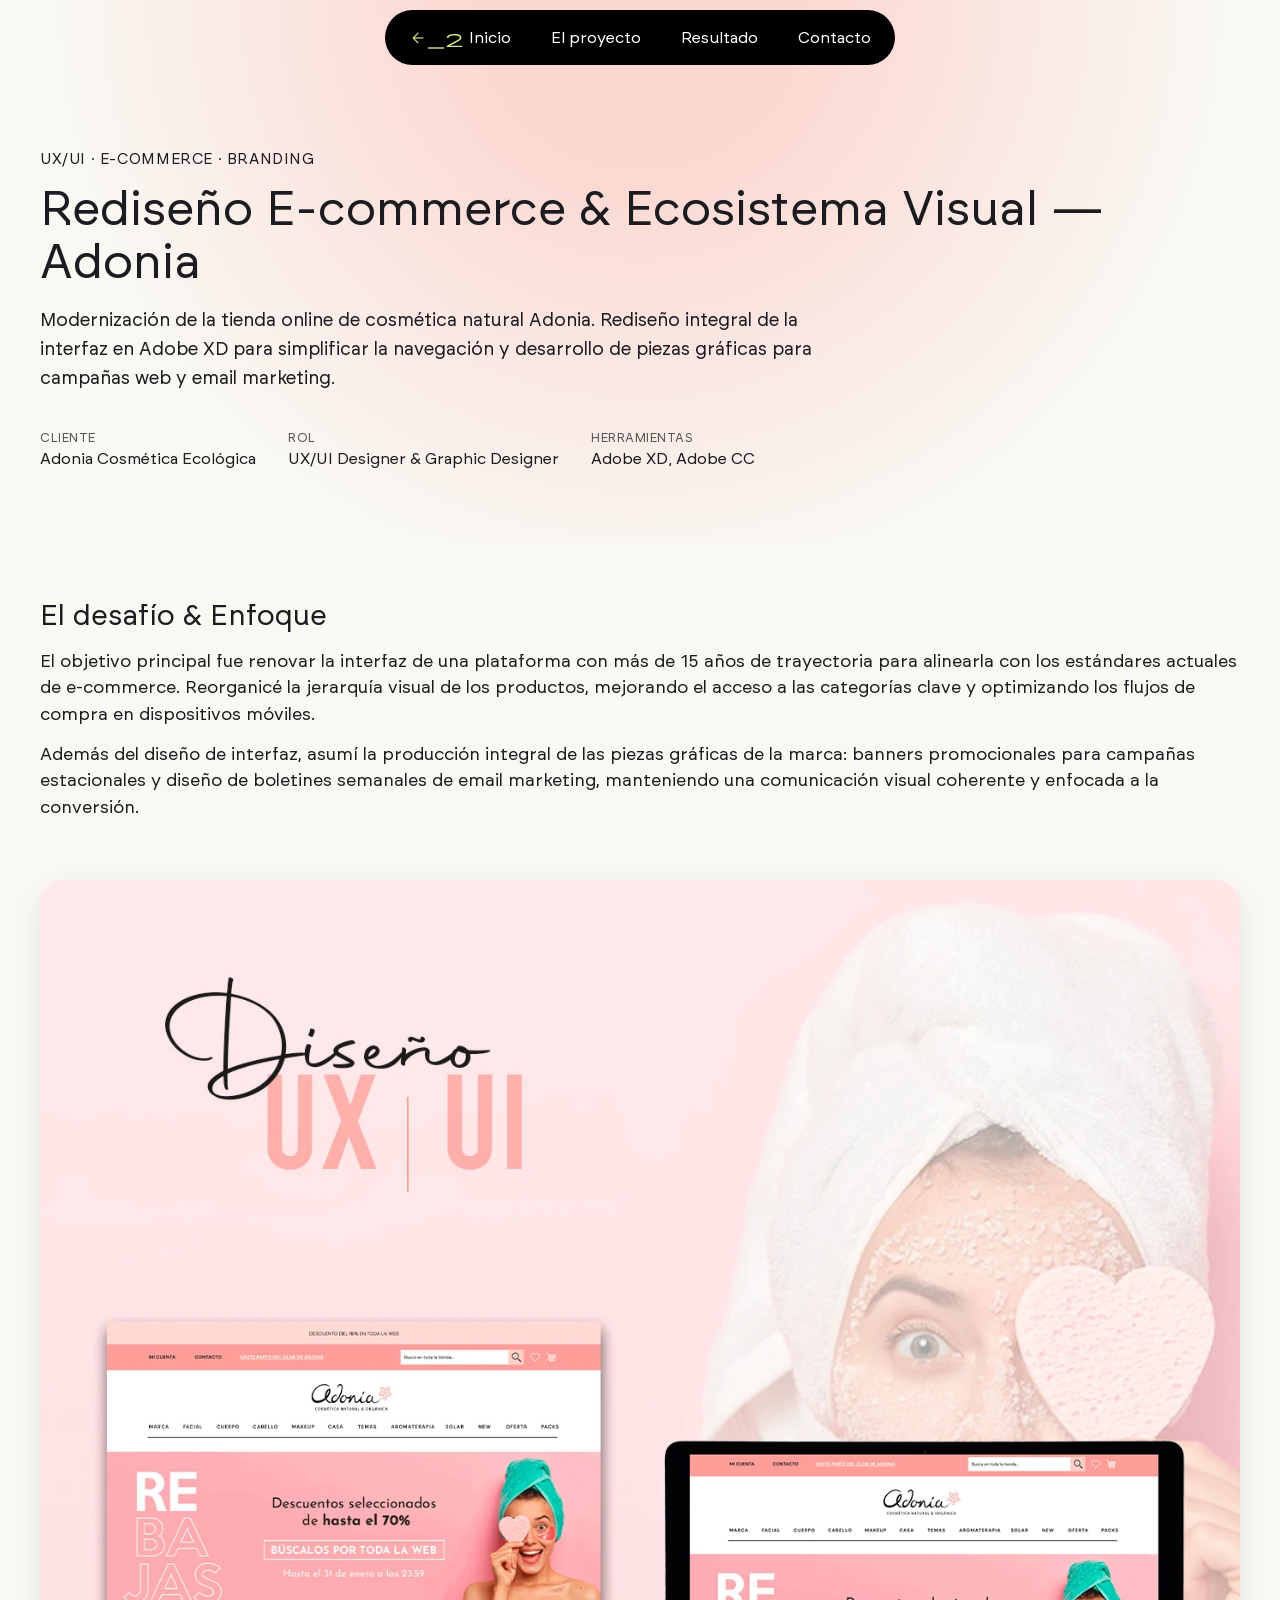
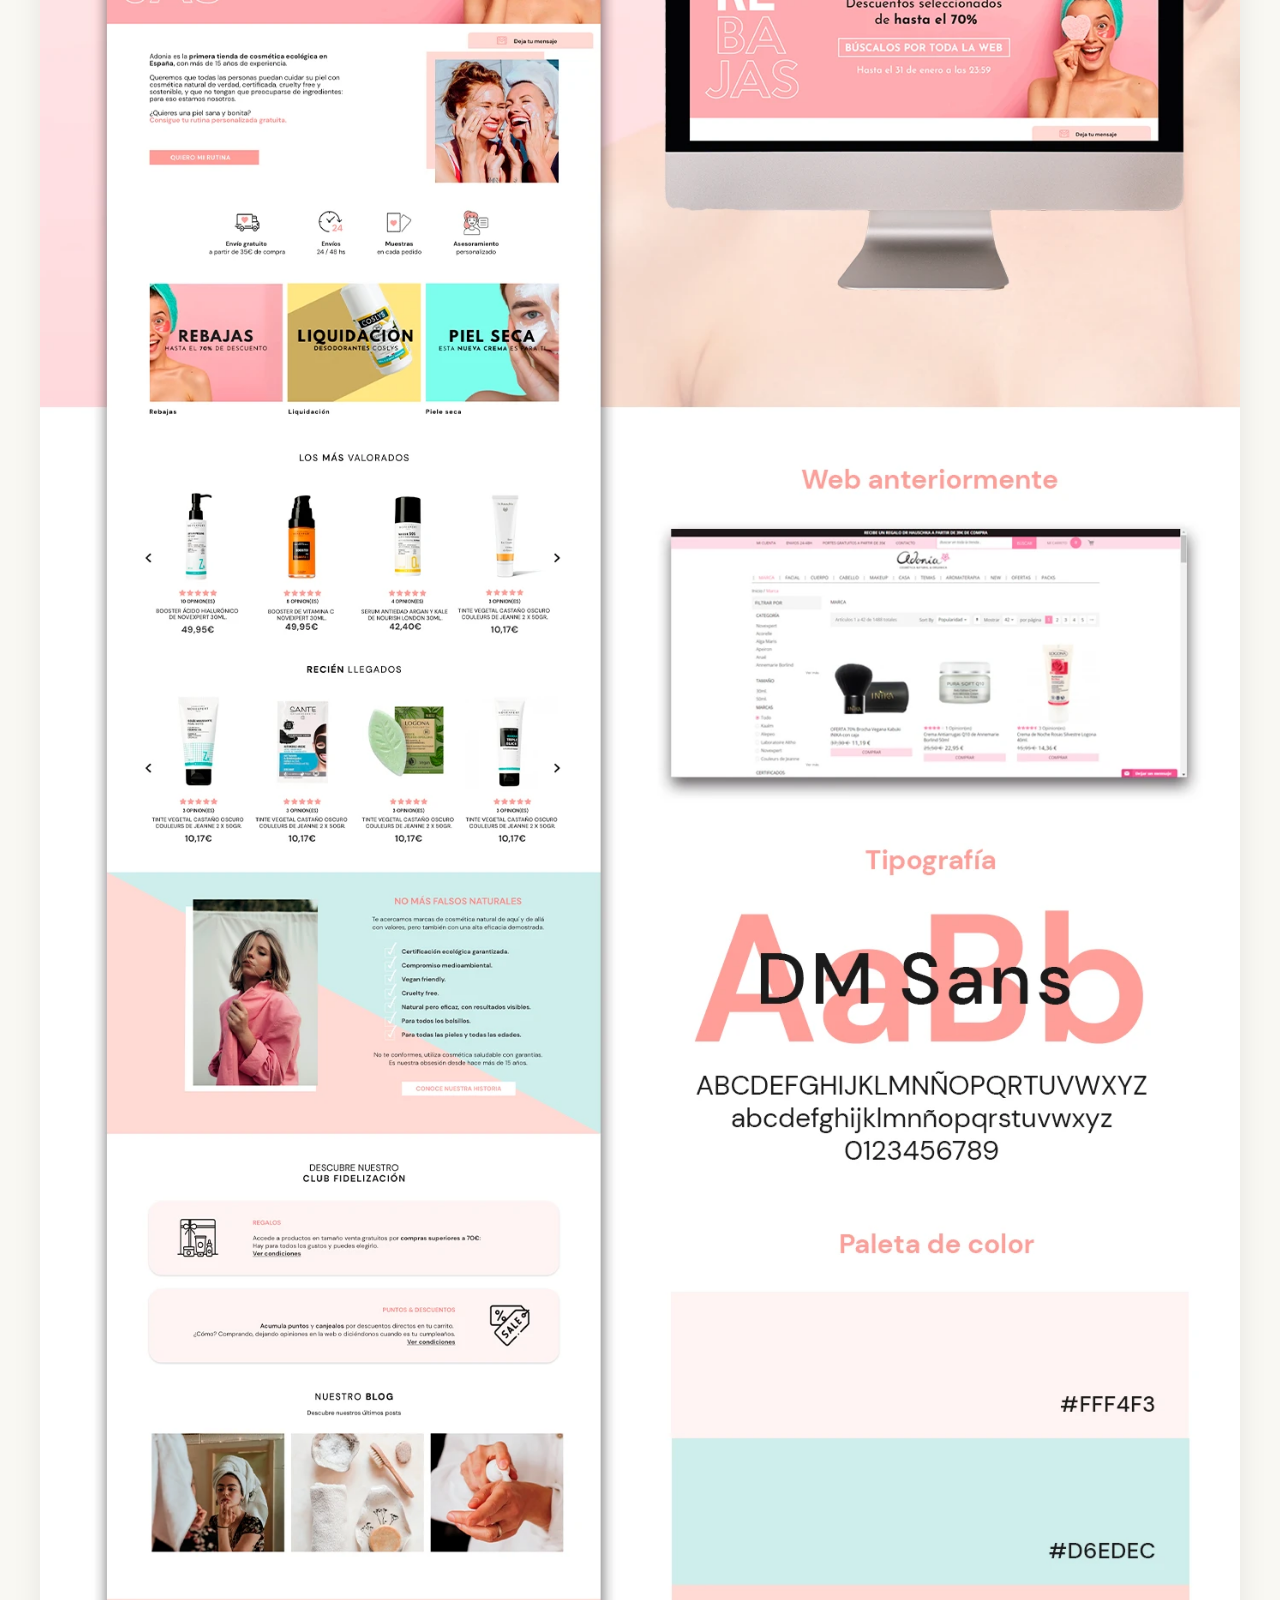
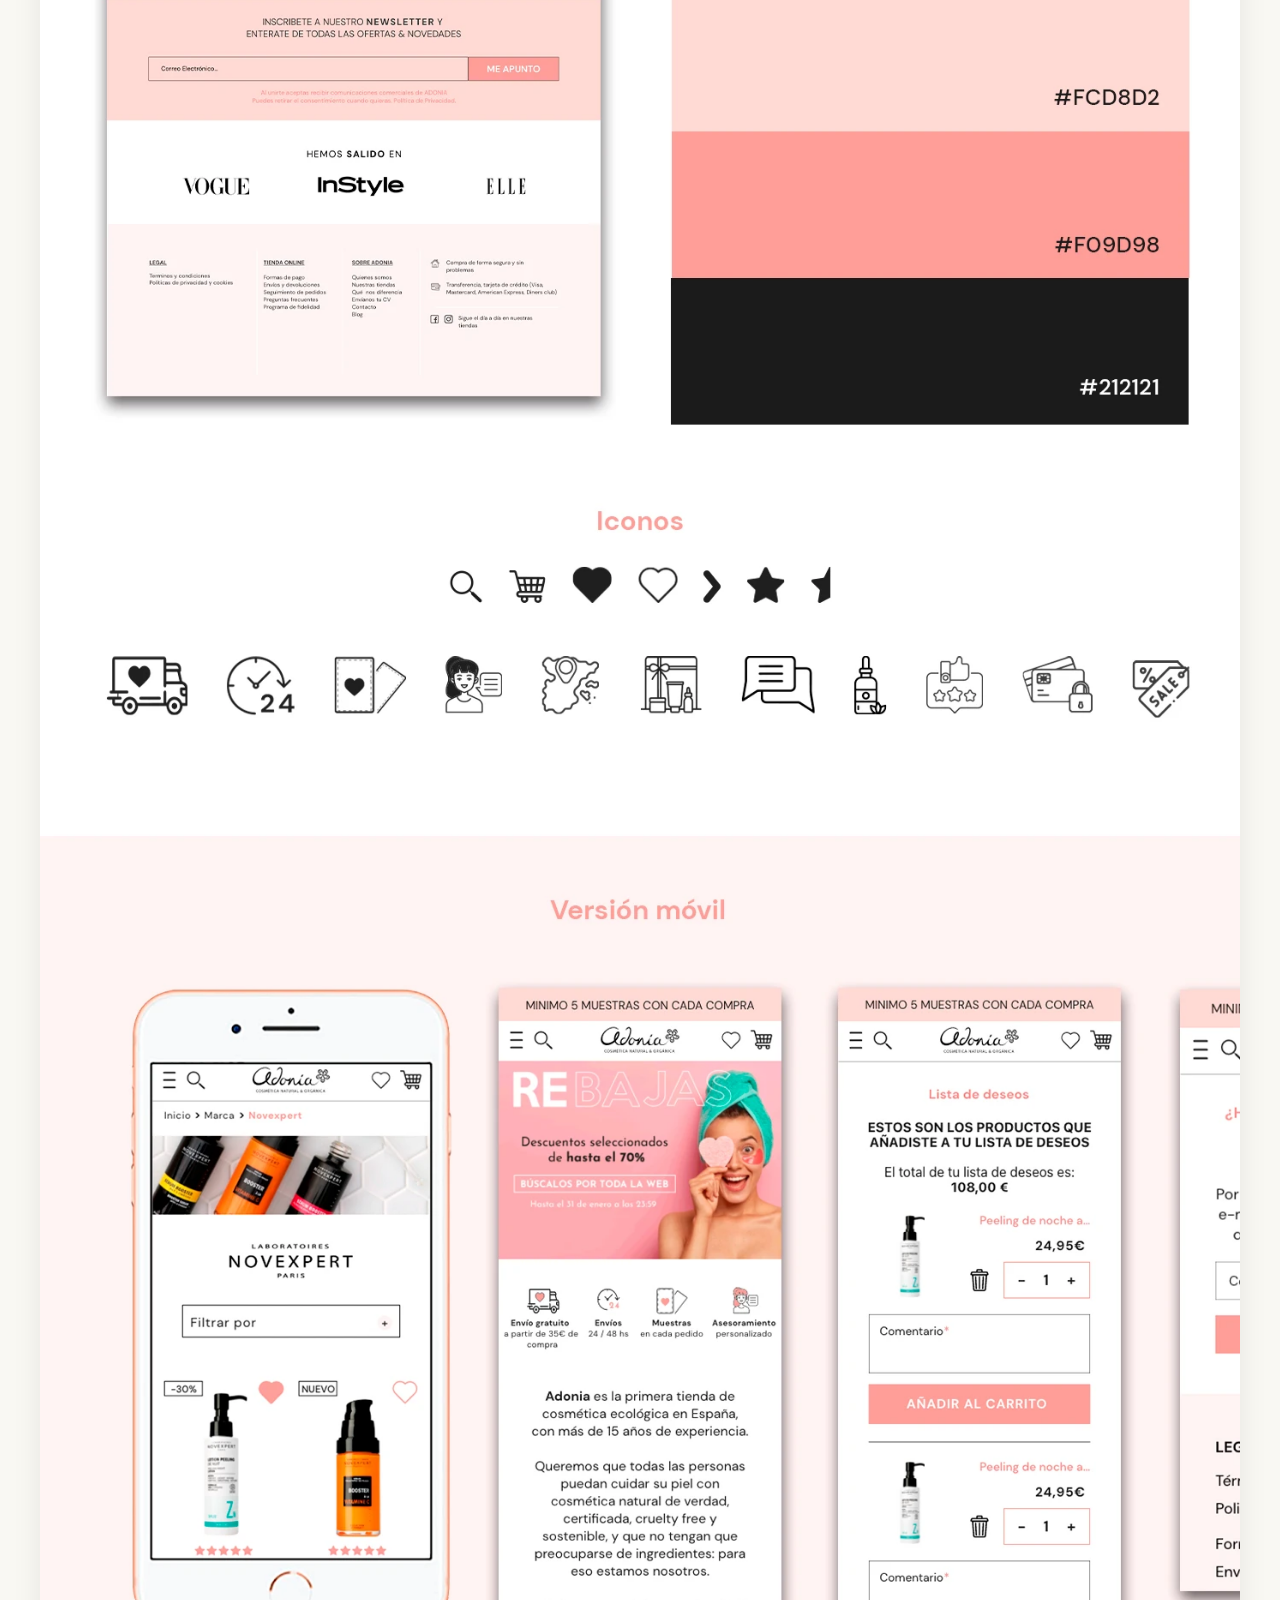
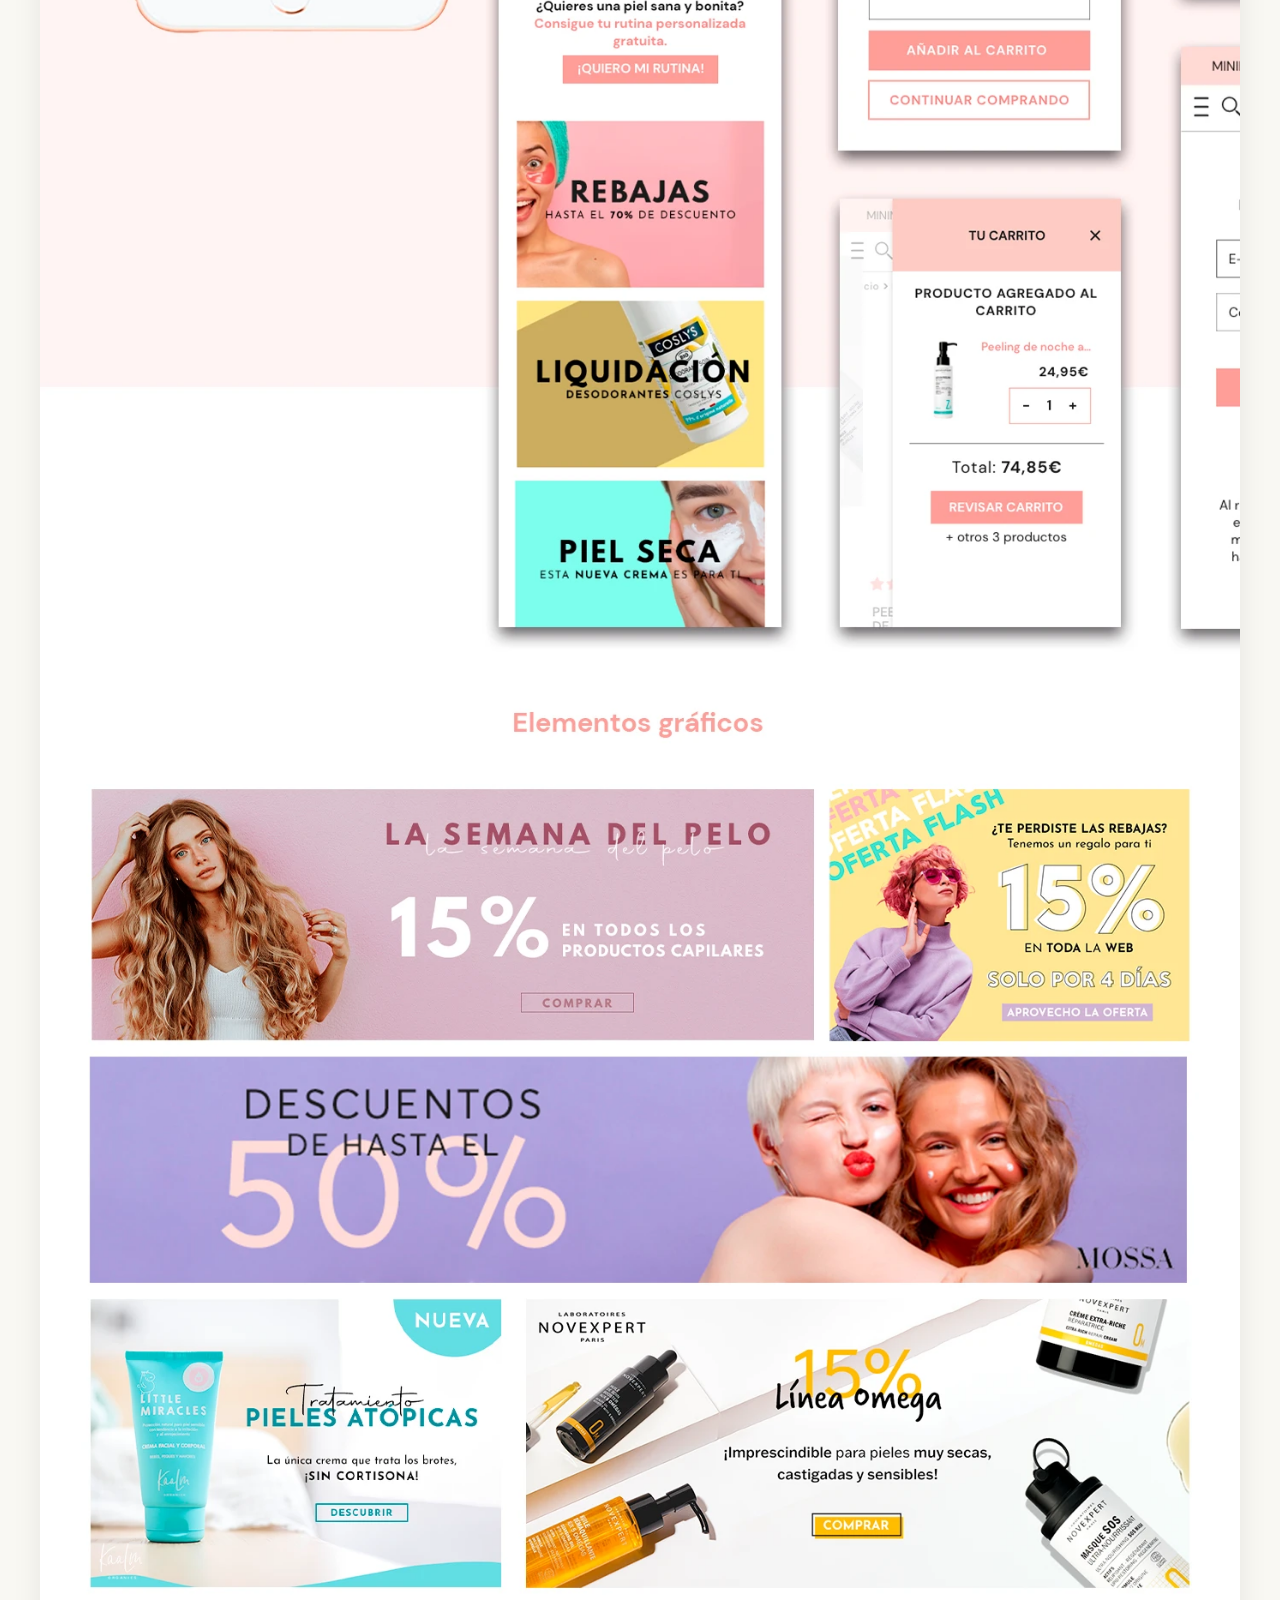
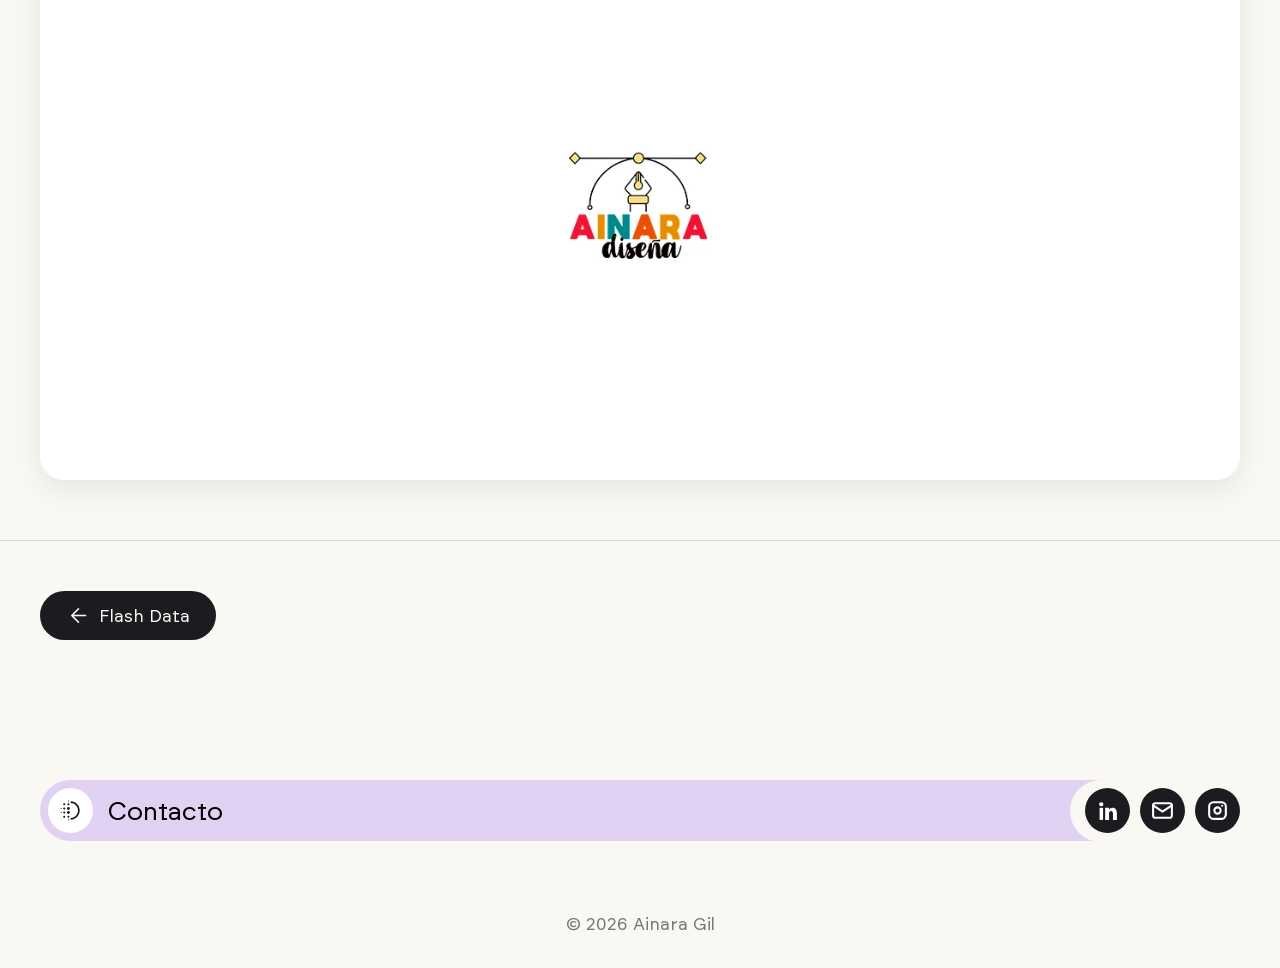
==== adonia.html @ 6fe6fa47 "added new design and portofolio images" ====
<!doctype html>
<html lang="es">
  <head>
    <meta charset="UTF-8" />
    <meta name="viewport" content="width=device-width, initial-scale=1.0" />
    <meta http-equiv="X-UA-Compatible" content="ie=edge" />

    <!-- Fonts -->
    <link rel="preconnect" href="https://fonts.googleapis.com" />
    <link rel="preconnect" href="https://fonts.gstatic.com" crossorigin />
    <link
      href="https://fonts.googleapis.com/css2?family=Manrope:wght@200..800&family=Playfair+Display:ital,wght@1,400..900&display=swap"
      rel="stylesheet"
    />

    <!-- Google Material Icons -->
    <link
      rel="stylesheet"
      href="https://fonts.googleapis.com/css2?family=Material+Symbols+Rounded:opsz,wght,FILL,GRAD@20..48,100..700,0..1,-50..200"
    />

    <!-- Css -->
    <link rel="stylesheet" href="./assets/css/styles.css" />

    <!-- Favicon -->
    <link rel="icon" href="./assets/img/favicon.svg" type="image/png" />

    <title>Adonia — Rediseño E-commerce & Ecosistema Visual | Ainara Gil</title>
  </head>

  <body class="adonia">
    <!-- MENÚ DE NAVEGACIÓN ESTANDARIZADO -->
    <header class="header">
      <nav class="header__nav" aria-label="Navegación del proyecto">
        <ul class="header__list">
          <li class="header__item">
            <a class="header__link header__link--back" href="index.html#proyectos">
              <span class="material-symbols-rounded">arrow_back_2</span>
              Inicio
            </a>
          </li>
          <li class="header__item"><a class="header__link" href="#proyecto">El proyecto</a></li>
          <li class="header__item"><a class="header__link" href="#resultado">Resultado</a></li>
          <li class="header__item"><a class="header__link" href="#contacto">Contacto</a></li>
        </ul>
      </nav>
    </header>

    <main>
      <!-- HERO DEL PROYECTO -->
      <section class="project-hero">
        <div class="project-hero__container">
          <span class="project-hero__eyebrow">UX/UI · E-commerce · Branding</span>
          <h1 class="project-hero__title">Rediseño E-commerce &amp; Ecosistema Visual — Adonia</h1>
          <p class="project-hero__summary">
            Modernización de la tienda online de cosmética natural Adonia. Rediseño integral de la interfaz en Adobe XD para simplificar la navegación y desarrollo de piezas gráficas para campañas web y email marketing.
          </p>

          <dl class="project-meta">
            <div class="project-meta__item">
              <dt>Cliente</dt>
              <dd>Adonia Cosmética Ecológica</dd>
            </div>
            <div class="project-meta__item">
              <dt>Rol</dt>
              <dd>UX/UI Designer &amp; Graphic Designer</dd>
            </div>
            <div class="project-meta__item">
              <dt>Herramientas</dt>
              <dd>Adobe XD, Adobe CC</dd>
            </div>
          </dl>
        </div>
      </section>

      <!-- SECCIÓN: EL PROYECTO -->
      <div id="proyecto" class="project-block project-block--text">
        <h2>El desafío &amp; Enfoque</h2>
        <p>
          El objetivo principal fue renovar la interfaz de una plataforma con más de 15 años de trayectoria para alinearla con los estándares actuales de e-commerce. Reorganicé la jerarquía visual de los productos, mejorando el acceso a las categorías clave y optimizando los flujos de compra en dispositivos móviles.
        </p>
        <p>
          Además del diseño de interfaz, asumí la producción integral de las piezas gráficas de la marca: banners promocionales para campañas estacionales y diseño de boletines semanales de email marketing, manteniendo una comunicación visual coherente y enfocada a la conversión.
        </p>
      </div>

      <!-- SECCIÓN: RESULTADO (Imagen completa) -->
      <div id="resultado" class="project-block project-block--container project-block--web-preview">
        <img
          src="./assets/img/shots/adonia/adonia-web.webp"
          alt="Caso de estudio de Adonia: Comparativa del rediseño desktop, flujo mobile-first, sistema visual, banners promocionales y piezas de email marketing"
        />
      </div>

      <!-- NAVEGACIÓN ENTRE PROYECTOS (Solo anterior) -->
      <nav class="project-nav" aria-label="Navegación entre proyectos">
        <a class="project-nav__link" href="flashdata.html">
          <span class="material-symbols-rounded">arrow_back</span> Flash Data
        </a>
        <div></div>
      </nav>

      <!-- SECCIÓN: CONTACTO -->
      <section id="contacto" class="section section--contact">
        <div class="container contact__container">
          <div class="subtitle__container">
            <span class="section__icon-wrapper">
              <img src="./assets/img/svg/contacto.svg" alt="Icono de contacto" class="section__icon" />
            </span>
            <h2 class="section__title">Contacto</h2>
            <span class="circle"></span>
          </div>

          <div class="section__container section__container--contact">
            <a
              class="section__link btn"
              href="https://www.linkedin.com/in/ainaragil/"
              target="_blank"
              rel="noopener noreferrer"
              title="Ir a LinkedIn"
              aria-label="Perfil de LinkedIn de Ainara Gil"
            >
              <svg width="100%" height="100%" viewBox="0 0 24 24" fill="none" xmlns="http://www.w3.org/2000/svg">
                <path d="M7.75215 9.45215H4.43848V21H7.75215V9.45215Z" fill="currentColor"></path>
                <path d="M6.02539 4C4.80352 4 4 4.86049 4 6.00298C4 7.12378 4.77695 8.00595 5.97891 8.00595H6.00547C7.25391 8.00595 8.03086 7.11655 8.02422 6.00298C7.99766 4.86049 7.24727 4 6.02539 4Z" fill="currentColor"></path>
                <path d="M16.8029 9.34375C14.9037 9.34375 13.715 10.4718 13.4959 11.2672V9.45221H9.77051C9.81699 10.4139 9.77051 21.0001 9.77051 21.0001H13.4959V14.7597C13.4959 14.4054 13.4826 14.0583 13.5756 13.8125C13.8279 13.1183 14.3791 12.3952 15.3686 12.3952C16.6635 12.3952 17.2479 13.4654 17.2479 15.0273V21.0001H21.0064V14.579C21.0064 11.0069 19.1604 9.34375 16.8029 9.34375Z" fill="currentColor"></path>
              </svg>
            </a>

            <a
              class="section__link btn"
              href="mailto:ainaragilcm@gmail.com"
              title="Enviar un email"
              aria-label="Enviar correo electrónico a Ainara Gil"
            >
              <svg width="100%" height="100%" viewBox="0 0 24 24" fill="none" xmlns="http://www.w3.org/2000/svg">
                <path d="M3 7C3 6.46957 3.21071 5.96086 3.58579 5.58579C3.96086 5.21071 4.46957 5 5 5H19C19.5304 5 20.0391 5.21071 20.4142 5.58579C20.7893 5.96086 21 6.46957 21 7V17C21 17.5304 20.7893 18.0391 20.4142 18.4142C20.0391 18.7893 19.5304 19 19 19H5C4.46957 19 3.96086 18.7893 3.58579 18.4142C3.21071 18.0391 3 17.5304 3 17V7Z" stroke="currentColor" stroke-width="2" stroke-linecap="round" stroke-linejoin="round"></path>
                <path d="M3 7L12 13L21 7" stroke="currentColor" stroke-width="2" stroke-linecap="round" stroke-linejoin="round"></path>
              </svg>
            </a>

            <a
              class="section__link btn"
              href="https://www.instagram.com/ainara.design/?hl=es"
              target="_blank"
              rel="noopener noreferrer"
              title="Ir a Instagram"
              aria-label="Perfil de Instagram de Ainara Gil"
            >
              <svg width="100%" height="100%" viewBox="0 0 24 24" fill="none" xmlns="http://www.w3.org/2000/svg">
                <path d="M4 8C4 6.93913 4.42143 5.92172 5.17157 5.17157C5.92172 4.42143 6.93913 4 8 4H16C17.0609 4 18.0783 4.42143 18.8284 5.17157C19.5786 5.92172 20 6.93913 20 8V16C20 17.0609 19.5786 17.0609 18.8284 18.8284C18.0783 19.5786 17.0609 20 16 20H8C6.93913 20 5.92172 19.5786 5.17157 18.8284C4.42143 18.0783 4 17.0609 4 16V8Z" stroke="currentColor" stroke-width="2" stroke-linecap="round" stroke-linejoin="round"></path>
                <path d="M9 12C9 12.7956 9.31607 13.5587 9.87868 14.1213C10.4413 14.6839 11.2044 15 12 15C12.7956 15 13.5587 14.6839 14.1213 14.1213C14.6839 13.5587 15 12.7956 15 12C15 11.2044 14.6839 10.4413 14.1213 9.87868C13.5587 9.31607 12.7956 9 12 9C11.2044 9 10.4413 9.31607 9.87868 9.87868C9.31607 10.4413 9 11.2044 9 12Z" stroke="currentColor" stroke-width="2" stroke-linecap="round" stroke-linejoin="round"></path>
                <path d="M16.5 7.5V7.51" stroke="currentColor" stroke-width="2" stroke-linecap="round" stroke-linejoin="round"></path>
              </svg>
            </a>
          </div>
        </div>
      </section>
    </main>

    <footer class="footer">
      <p>© 2026 Ainara Gil</p>
    </footer>
  </body>
</html>
---- assets/css/styles.css ----
/* RESET */
* {
  box-sizing: border-box;
  margin: 0;
  padding: 0;
  font-weight: 400;
}

html {
  scroll-behavior: smooth;
}

/* MATERIAL SYMBOLS ROUNDED */
.material-symbols-rounded {
  font-family: 'Material Symbols Rounded';
  font-weight: normal;
  font-style: normal;
  font-size: 24px;
  line-height: 1;
  letter-spacing: normal;
  text-transform: none;
  display: inline-block;
  white-space: nowrap;
  word-wrap: normal;
  direction: ltr;
  -webkit-font-smoothing: antialiased;
  font-variation-settings:
    'FILL' 0,
    'wght' 300,
    'GRAD' 0,
    'opsz' 24;
}

main .material-symbols-rounded {
  font-size: 25px;
  display: flex;
  align-items: center;
  justify-content: center;
}

/* TIPOGRAFÍAS */
@font-face {
  font-family: "Brockmann";
  src: url("../fonts/BrockmannRegular.woff") format("woff");
}

@font-face {
  font-family: "Playfair Display";
  src: url("../fonts/PlayfairDisplay-Italic.woff") format("woff");
  font-style: italic;
}

/* PALETA DE COLOR */
:root {
  --beige-10: #f9f8f3;
  --pink-10: #e1d2f3;
  --green-20: #d9e989;
  --orange-80: #fb9c1c;
  --black-90: #1c1b1f;
  --black-100: #000000;
}

/* DECLARACIONES GLOBALES */
body {
  background-color: var(--beige-10);
  font-family: "Brockmann", "Manrope", sans-serif;
  color: var(--black-90);
}

p {
  font-size: 1.1rem;
  line-height: 1.5;
}

img {
  display: block;
  max-width: 100%;
}

a {
  color: inherit;
}

.font-playfair {
  font-family: "Playfair Display", serif;
}

.font-brockmann {
  font-family: "Brockmann", sans-serif;
}

.font-manrope {
  font-family: "Manrope", sans-serif;
}

.beige-10 { color: var(--beige-10); }
.pink-10 { color: var(--pink-10); }
.green-20 { color: var(--green-20); }
.orange-80 { color: var(--orange-80); }
.black-90 { color: var(--black-90); }
.black-100 { color: var(--black-100); }

.container {
  max-width: 1400px;
  margin: 0 auto;
}

/* HEADER */
.header {
  position: fixed;
  width: 100%;
  z-index: 10;
  padding: 10px 24px 0;
}

.header .header__list {
  width: fit-content;
  text-align: center;
  margin: 0 auto;
  padding: 18px 24px;
  border-radius: 100px;
  list-style: none;
  background-color: var(--black-100);
  display: flex;
  align-items: center;
  justify-content: center;
  gap: 40px;
}

.header .header__item {
  display: flex;
}

.header__link {
  font-family: "Brockmann", "Manrope", sans-serif;
  color: white;
  text-decoration: none;
  text-wrap: nowrap;
  font-size: 1rem;
  transition: color 0.2s ease;
  display: inline-flex;
  align-items: center;
  gap: 6px;
}

.header__link:hover,
.header__link:focus-visible {
  color: var(--green-20);
}

.header__link--back .material-symbols-rounded {
  font-size: 18px;
  transition: transform 0.2s ease;
  color: var(--green-20);
}

.header__link--back:hover .material-symbols-rounded {
  transform: translateX(-4px);
}

/* HERO */
.section--hero {
  position: relative;
  overflow: hidden;
  width: 100%;
  background: radial-gradient(circle at 50% 0%, var(--orange-80) 0%, rgba(251, 156, 28, 0.45) 40%, transparent 75%);
}

.section--hero .hero__container {
  background: transparent;
  display: flex;
  flex-direction: column;
  justify-content: center;
  position: relative;
  padding-top: 100px;
  padding-bottom: 0;
  text-align: initial;
}

.section--hero .hero__title {
  font-size: 4rem;
  display: flex;
  justify-content: center;
  width: 100%;
  position: absolute;
  top: 40px;
  z-index: 0;
  max-width: none;
  margin: 0;
  pointer-events: none;
}

.section--hero .hero__title span {
  position: absolute;
  white-space: nowrap;
}

.section--hero .hero__photo {
  filter: grayscale(100%);
  width: 100%;
  max-width: 400px;
  margin: 0 auto;
  z-index: 1;
  display: block;
}

.section--hero .hero__title .text-senior {
  right: calc(50% + 124px);
  top: 185px;
}

.section--hero .hero__title .text-uxui {
  right: calc(50% + 105px);
  top: 250px;
  font-family: "Brockmann", sans-serif;
}

.section--hero .hero__title .overly-1 {
  background: radial-gradient(ellipse at center, var(--green-20) 0%, transparent 75%);
  right: calc(50% + 10px);
  top: 250px;
  width: 400px;
  height: 70px;
  z-index: -1;
}

.section--hero .hero__title .text-web {
  left: calc(50% + 109px);
  top: 158px;
}

.section--hero .hero__title .text-designer {
  top: 220px;
  left: calc(50% + 111px);
  font-family: "Brockmann", sans-serif;
}

.section--hero .hero__title .overly-2 {
  background: radial-gradient(ellipse at center, var(--green-20) 0%, transparent 75%);
  top: 232px;
  left: calc(50% + 30px);
  width: 450px;
  height: 70px;
  z-index: -1;
}

/* SOBRE MÍ */
.section--introduction {
  background-color: var(--black-90);
}

.introduction__container {
  padding: 80px 40px;
  display: flex;
  flex-direction: row;
  align-items: flex-start;
  gap: 50px;
}

.introduction__title {
  display: flex;
  flex-direction: column;
  line-height: 0.9;
  margin: 0;
  flex-shrink: 0;
  white-space: nowrap;
  font-size: 3.4rem;
}

/* Contenedor flexible para ordenar icono y nombre */
.introduction__flex-group {
  display: inline-flex;
  align-items: center;
  gap: 12px;
}

/* En Desktop: el icono va primero (order: 1) y Ainara va después (order: 2) */
.introduction__icon {
  order: 1;
  display: inline-block;
  vertical-align: middle;
}

.introduction__flex-group .font-playfair {
  order: 2;
}

.introduction__body {
  flex: 1;
  display: flex;
  flex-direction: column;
  gap: 16px;
}

.introduction__headline {
  font-size: 1.8rem;
  line-height: 1.3;
  color: var(--beige-10);
  font-weight: 500;
  margin: 0;
}

.section--introduction .section__description {
  margin: 0;
  font-size: 1.15rem;
  line-height: 1.65;
}

/* SECCIONES Y CABECERAS EN PÍLDORA */
.section {
  position: relative;
}

.section__header {
  display: flex;
  align-items: center;
  padding: 8px 30px 8px 8px;
  border-radius: 100px;
  margin-bottom: 40px;
  width: fit-content;
  gap: 15px;
}

.section__header--projects { background-color: var(--pink-10); }
.section__header--about { background-color: var(--green-20); }
.section__header--contact { background-color: var(--pink-10); }
.section__header--academic { background-color: var(--green-20); }
.section__header--experience { background-color: var(--pink-10); }

.section__icon-wrapper {
  background-color: #ffffff;
  border-radius: 50%;
  width: 45px;
  height: 45px;
  display: flex;
  align-items: center;
  justify-content: center;
  flex-shrink: 0;
  font-size: 1.2rem;
}

.section__icon {
  width: 25px;
  height: 25px;
}

.section__title {
  font-size: 1.6rem;
  color: var(--black-100);
  margin: 0;
  font-weight: 500;
}

.subsection__title {
  font-size: 1.5rem;
  color: var(--black-100);
  padding-bottom: 10px;
  margin-bottom: 15px;
  border-bottom: 1px solid #999;
  font-weight: normal;
}

/* PROYECTOS */
.section--projects {
  background: radial-gradient(circle at center, var(--pink-10) 0%, transparent 55%);
}

.projects__container {
  padding: 0 40px 100px;
}

.projects__grid {
  display: grid;
  grid-template-columns: repeat(auto-fit, minmax(320px, 1fr));
  gap: 32px;
}

.card {
  display: block;
  text-decoration: none;
  color: inherit;
  border-radius: 24px;
  overflow: hidden;
  background-color: var(--black-90);
  transition: transform 0.25s ease, box-shadow 0.25s ease;
}

.card:hover,
.card:focus-visible {
  transform: translateY(-6px);
  box-shadow: 0 16px 32px rgba(0, 0, 0, 0.15);
}

.card__cover {
  aspect-ratio: 4 / 3;
  width: 100%;
  object-fit: cover;
}

.card__body {
  padding: 22px 24px 26px;
}

.card__title {
  font-size: 1.25rem;
  color: var(--beige-10);
  margin-bottom: 10px;
}

.card__tags {
  list-style: none;
  display: flex;
  flex-wrap: wrap;
  gap: 8px;
}

.card__tag {
  font-size: 0.8rem;
  color: var(--black-90);
  background-color: var(--green-20);
  padding: 4px 12px;
  border-radius: 100px;
}

/* EXPERIENCIA Y EDUCACIÓN */
.section-row {
  display: flex;
  justify-content: space-between;
  max-width: 1400px;
  margin: 0 auto;
  background: radial-gradient(circle at center, var(--green-20) -50%, transparent 50%);
}

.section-row__column {
  flex: 1;
  padding: 80px 40px;
}

.section--experience .experience__list {
  padding: 0;
  list-style: none;
  display: flex;
  flex-direction: column;
  gap: 40px;
}

.job {
  display: flex;
  flex-direction: column;
  gap: 24px;
}

.job__header,
.job__body {
  display: flex;
  flex-direction: column;
  gap: 6px;
}

.job__body {
  gap: 10px;
}

.job__company {
  font-size: 1rem;
  color: var(--black-100);
}

.job__time {
  display: flex;
  justify-content: space-between;
  font-size: 0.9rem;
  color: #555;
}

.job__label {
  font-size: 1.1rem;
}

.job__list {
  padding-left: 20px;
  margin: 0;
  display: flex;
  flex-direction: column;
  gap: 6px;
}

.job__item {
  font-size: 1rem;
  line-height: 1.4;
}

.job__item::marker {
  color: var(--black-100);
}

.education {
  margin-bottom: 40px;
}

.education__degree {
  font-size: 1.15rem;
  font-weight: 500;
  margin: 0 0 5px 0;
}

.education__institution {
  font-size: 0.95rem;
  color: #444;
  margin: 0;
}

.course__list {
  list-style: none;
  padding: 0;
  display: flex;
  flex-direction: column;
  gap: 20px;
}

.course {
  display: flex;
  align-items: flex-start;
  gap: 15px;
}

.course__icon {
  width: 30px;
  height: 30px;
  flex-shrink: 0;
  margin-top: 2px;
}

.course__content {
  display: flex;
  flex-direction: column;
  gap: 4px;
}

.course__title {
  font-size: 1.1rem;
  font-weight: 500;
}

.course__description {
  margin: 0;
  font-size: 0.95rem;
  color: #555;
  line-height: 1.4;
}

/* HABILIDADES */
.section--habilities {
  background-image: url("/assets/img/bg-habilidades.webp");
  background-repeat: no-repeat;
  background-size: cover;
}

.habilities__container {
  padding: 80px 40px;
  display: flex;
  align-items: center;
  gap: 40px;
}

.habilities__container .subtitle__container {
  background-color: var(--orange-80);
  width: fit-content;
  margin: 0;
}

.section--habilities .skills__list {
  list-style: none;
  padding: 0;
  display: flex;
  flex-wrap: wrap;
  gap: 10px;
  align-items: center;
}

.section--habilities .skills__list .skills__tag {
  color: var(--black-100);
  border: 1px solid var(--black-100);
  padding: 6px 15px;
  text-wrap: nowrap;
  border-radius: 100px;
  font-size: 0.95rem;
}

/* CONTACTO */
.section--contact .contact__container {
  padding: 40px;
  display: flex;
  flex-direction: row;
  align-items: center;
  justify-content: space-between;
}

.subtitle__container {
  display: flex;
  align-items: center;
  padding: 8px 30px 8px 8px;
  border-radius: 100px;
  width: 100%;
  gap: 15px;
}

.section--contact .subtitle__container {
  background-color: var(--pink-10);
  position: relative;
  margin-right: -46px;
}

.section--contact .circle {
  position: absolute;
  width: 62px;
  height: 62px;
  background-color: var(--beige-10);
  border-radius: 100px;
  right: -1px;
}

.section__container--contact {
  display: flex;
  gap: 10px;
  z-index: 1;
}

.section--contact .btn {
  background-color: var(--black-90);
  border-radius: 50%;
  width: 45px;
  height: 45px;
  display: flex;
  align-items: center;
  justify-content: center;
  flex-shrink: 0;
}

.section--contact .btn svg {
  width: 25px;
  color: white;
}

.section--contact .btn:hover {
  background-color: var(--green-20);
}

.section--contact .btn:hover svg {
  color: var(--black-90);
}

/* VISTA DE PROYECTO */
.project-hero {
  background: radial-gradient(circle at top, var(--pink-10) 20%, transparent 70%);
  padding: 150px 40px 70px;
}

.flashdata .project-hero {
  background: radial-gradient(circle at top, #9affda 20%, transparent 70%);
}

.ebc .project-hero {
  background: radial-gradient(circle at top, #8cbaff 20%, transparent 70%);
}

.adonia .project-hero {
  background: radial-gradient(circle at top, #fcd8d2 20%, transparent 70%);
}

.project-hero__container {
  max-width: 1400px;
  margin: 0 auto;
}

.project-hero__eyebrow {
  font-size: 0.95rem;
  text-transform: uppercase;
  letter-spacing: 0.04em;
  margin-bottom: 14px;
  display: block;
}

.project-hero__title {
  font-size: 3rem;
  line-height: 1.1;
  margin-bottom: 18px;
}

.project-hero__summary {
  font-size: 1.15rem;
  max-width: 780px;
  line-height: 1.6;
}

.project-meta {
  display: flex;
  flex-wrap: wrap;
  gap: 32px;
  margin-top: 36px;
}

.project-meta__item dt {
  font-size: 0.8rem;
  text-transform: uppercase;
  letter-spacing: 0.04em;
  color: #555;
  margin-bottom: 4px;
}

.project-meta__item dd {
  font-size: 1rem;
  font-weight: 500;
}

.project-block {
  padding: 0 40px;
  margin: 0 auto 60px;
  max-width: 1400px;
  width: 100%;
}

.project-block--text {
  margin-top: 60px;
}

.project-block--text h2 {
  font-size: 1.8rem;
  margin-bottom: 16px;
}

.project-block__subtitle {
  margin-top: 48px;
}

.project-block--text p + p {
  margin-top: 14px;
}

.project-detail__list {
  padding-left: 20px;
  margin: 16px 0;
  display: flex;
  flex-direction: column;
  gap: 10px;
}

.project-detail__list li {
  font-size: 1.05rem;
  line-height: 1.6;
}

.project-block--container,
.project-block--full,
.project-block--web-preview,
.project-block--video {
  max-width: 1400px;
  padding: 0 40px;
  margin: 0 auto 60px;
}

.project-block--container img,
.project-block--full img,
.project-block--web-preview img {
  width: 100%;
  height: auto;
  display: block;
  border-radius: 24px;
  box-shadow: 0 10px 30px rgba(0, 0, 0, 0.08);
}

.project-block--video video {
  width: 100%;
  height: auto;
  display: block;
  border-radius: 24px;
  box-shadow: 0 16px 40px rgba(0, 0, 0, 0.12);
  background-color: var(--black-100);
}

.project-block--two-col {
  display: grid;
  grid-template-columns: 1fr 1fr;
  gap: 24px;
}

.project-block--two-col img {
  border-radius: 20px;
  width: 100%;
  height: auto;
  object-fit: cover;
}

.project-nav {
  display: flex;
  justify-content: space-between;
  align-items: center;
  padding: 50px 40px 100px;
  max-width: 1400px;
  margin: 0 auto;
  border-top: 1px solid #ddd;
  gap: 20px;
  flex-wrap: wrap;
}

.project-nav__link {
  text-decoration: none;
  font-size: 1.1rem;
  padding: 12px 26px;
  border-radius: 100px;
  background-color: var(--black-90);
  color: var(--beige-10);
  transition: background-color 0.2s ease, color 0.2s ease;
  display: inline-flex;
  align-items: center;
  gap: 8px;
}

.project-nav__link:hover,
.project-nav__link:focus-visible {
  background-color: var(--green-20);
  color: var(--black-90);
}

/* FOOTER */
.footer {
  text-align: center;
  padding: 30px;
  font-size: 0.85rem;
  color: #777;
}

/* MEDIA QUERIES */
@media (max-width: 850px) {
  .header .header__list {
    overflow-x: auto;
    overflow-y: hidden;
    width: 100%;
    scrollbar-width: thin;
    scrollbar-color: var(--black-100) transparent;
    justify-content: start;
    flex-wrap: nowrap;
    gap: 24px;
  }

  .section .container,
  .section-row__column {
    padding: 60px 24px;
  }

  .section--hero .hero__container {
    padding-top: 150px;
    padding-bottom: 0px;
  }

  .section--hero .hero__title {
    position: initial;
    flex-wrap: wrap;
    font-size: 3rem;
    align-items: center;
    gap: 8px;
  }

  .section--hero .hero__title span {
    position: initial;
    flex-wrap: wrap;
    font-size: 3rem;
    gap: 10px;
  }

  .section--hero .hero__title .overly-2 {
    display: none;
  }

  .section--hero .hero__title .overly-1 {
    position: absolute;
    display: flex;
    width: 380px !important;
    height: 200px !important;
    top: 85px !important;
    left: 0 !important;
  }

  .section__header {
    width: 100%;
  }

  /* En mobile invertimos el orden: Ainara (order: 1) y la carita al final (order: 2) */
  .introduction__flex-group .font-playfair {
    order: 1;
  }
  .introduction__icon {
    order: 2;
  }

  .introduction__container {
    flex-direction: column;
    align-items: flex-start;
    padding: 60px 24px;
    gap: 20px;
  }

  .introduction__title {
    flex-direction: row;
    font-size: 2.6rem;
    gap: 10px;
  }

  .introduction__headline {
    font-size: 1.4rem;
  }

  .section-row {
    flex-direction: column;
    gap: 0px;
  }

  .section--academic-training .container,
  .section--experience .container {
    padding: 0;
  }

  .section--academic-training {
    padding-top: 0;
  }

  .habilities__container {
    flex-wrap: wrap;
  }

  .section .container.projects__container {
    padding: 0 24px 60px;
  }

  .project-block,
  .project-nav,
  .project-block--container,
  .project-block--full,
  .project-block--web-preview,
  .project-block--video {
    padding-left: 24px;
    padding-right: 24px;
  }

  .project-block--text {
    margin-top: 40px;
  }

  .project-block--two-col {
    grid-template-columns: 1fr;
  }

  .project-hero__title {
    font-size: 2.2rem;
  }

  .contact__container {
    padding: 40px 24px 80px;
    flex-direction: column;
    align-items: flex-start;
    gap: 24px;
  }

  .contact__container .section__title {
    font-size: 1.3rem;
  }

  .contact__container .subtitle__container {
    gap: 10px;
    margin-right: 0;
  }

  .contact__container .circle {
    display: none;
  }

  .section__container--contact {
    gap: 5px;
  }
}
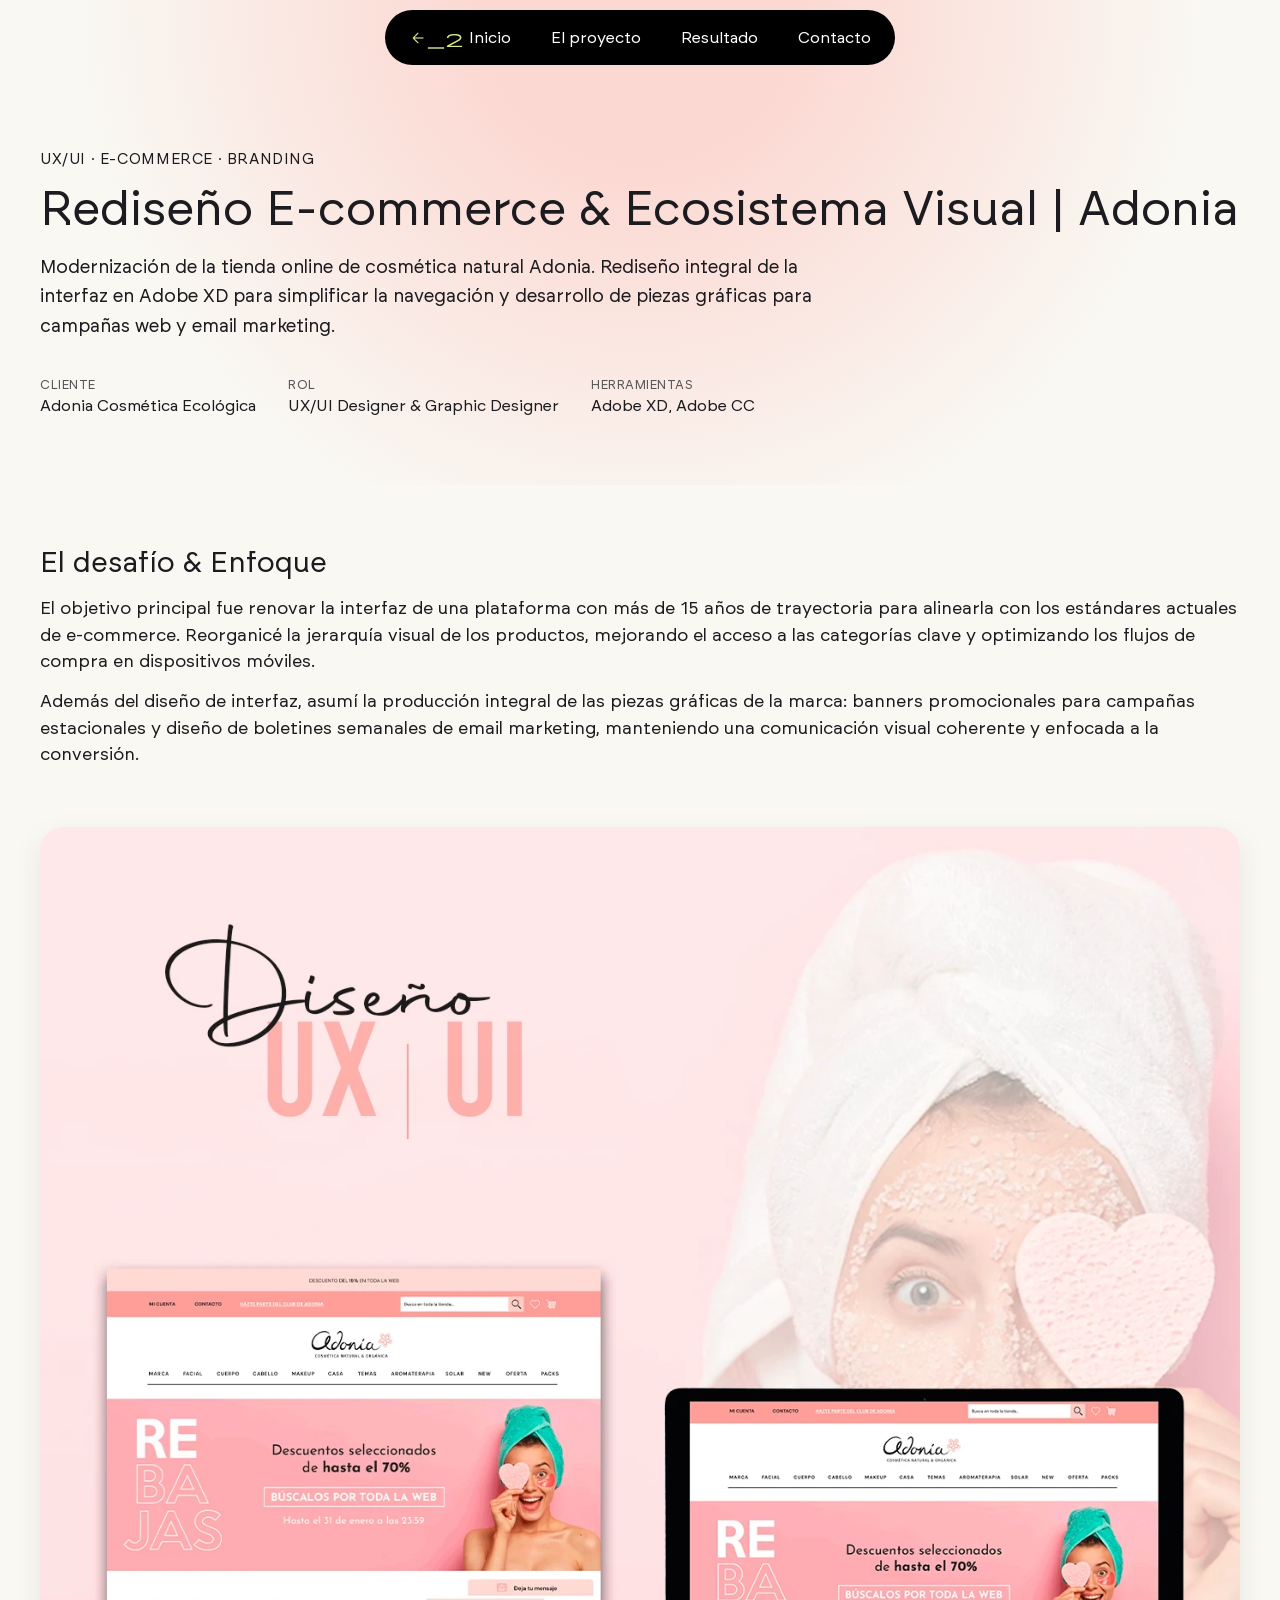
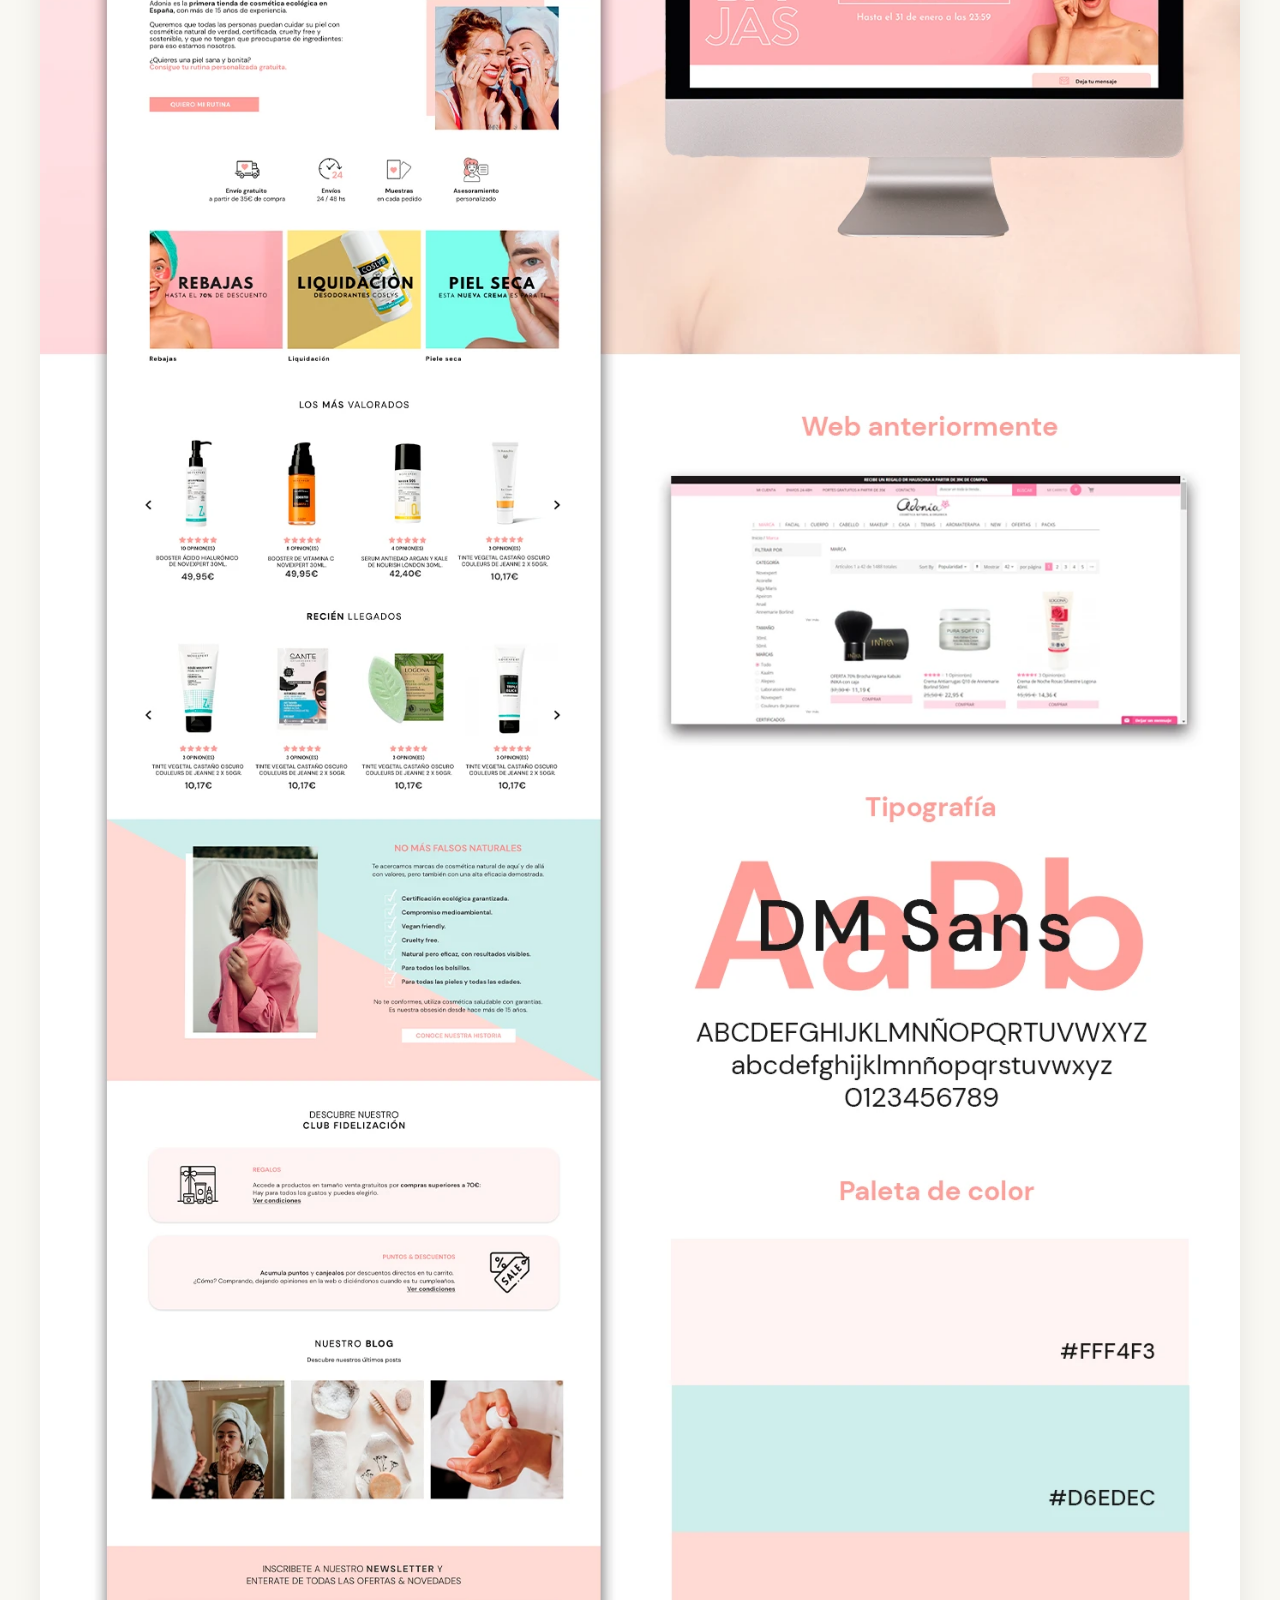
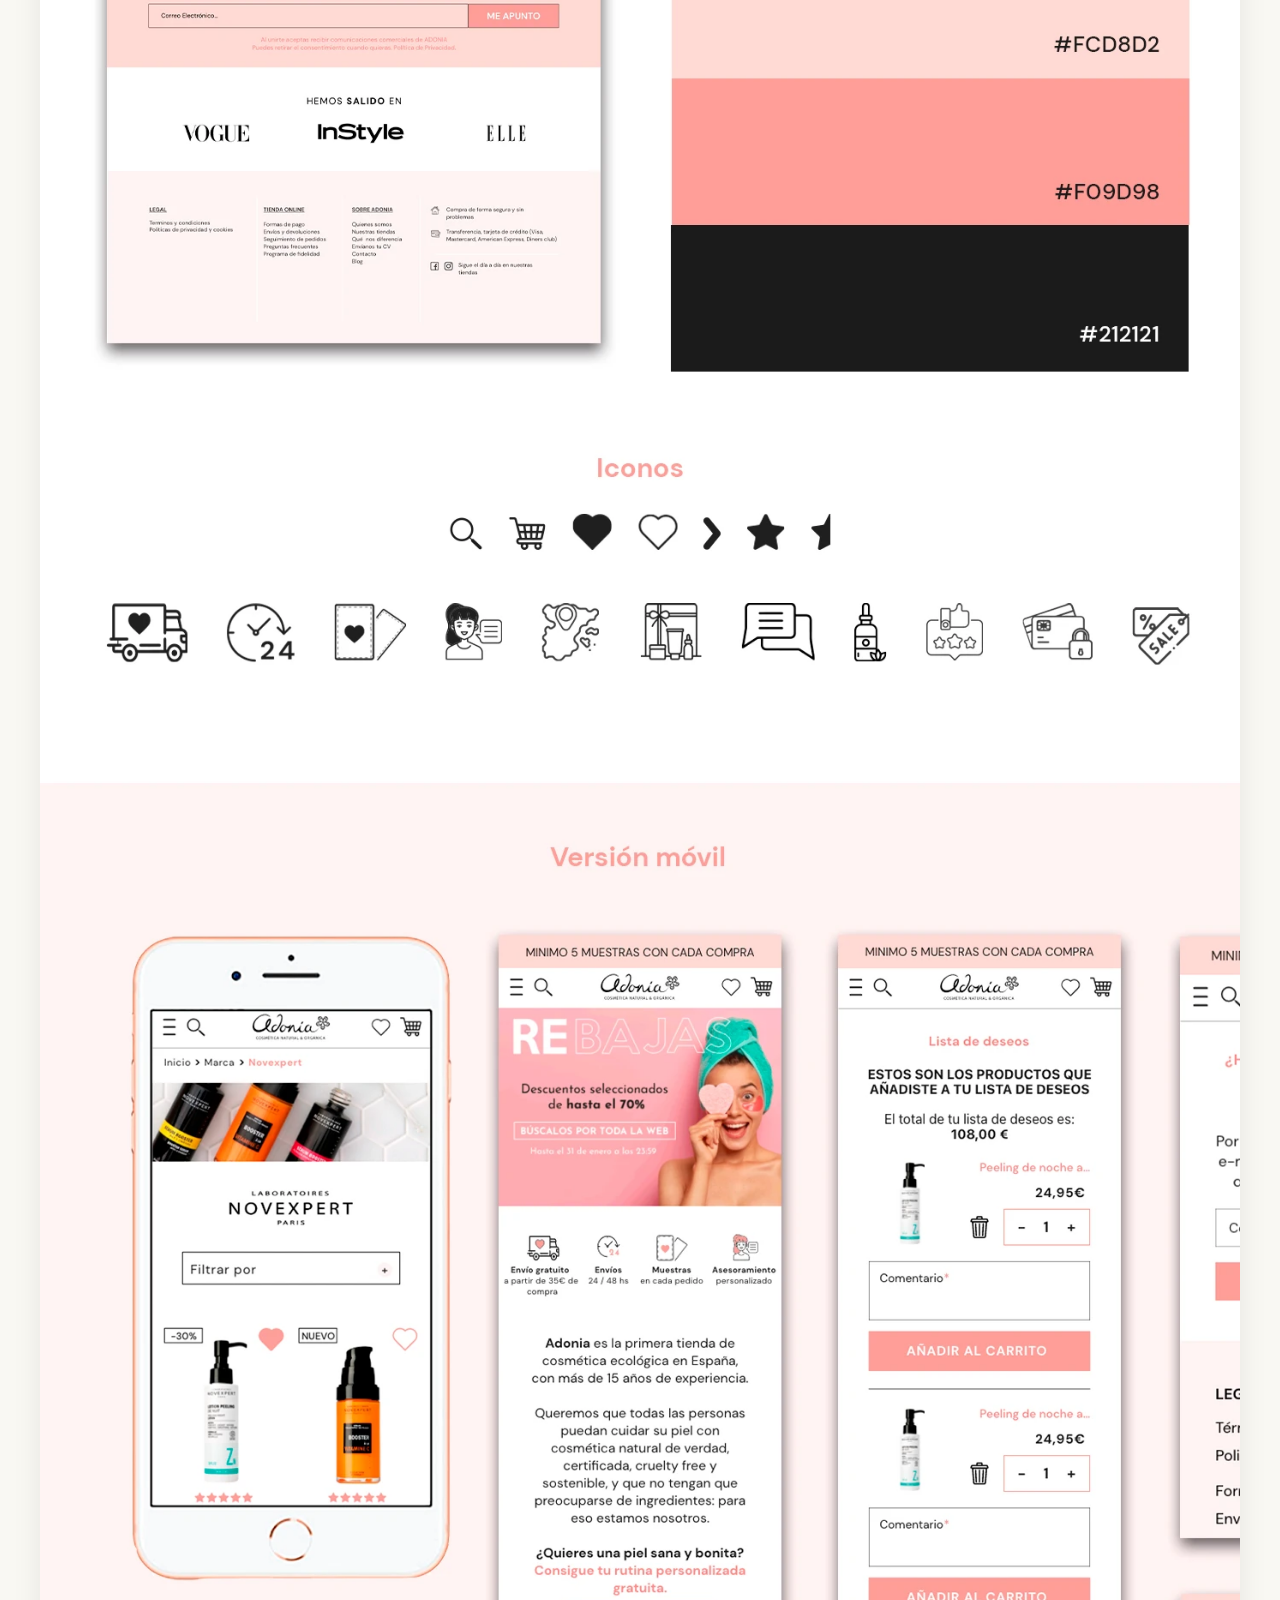
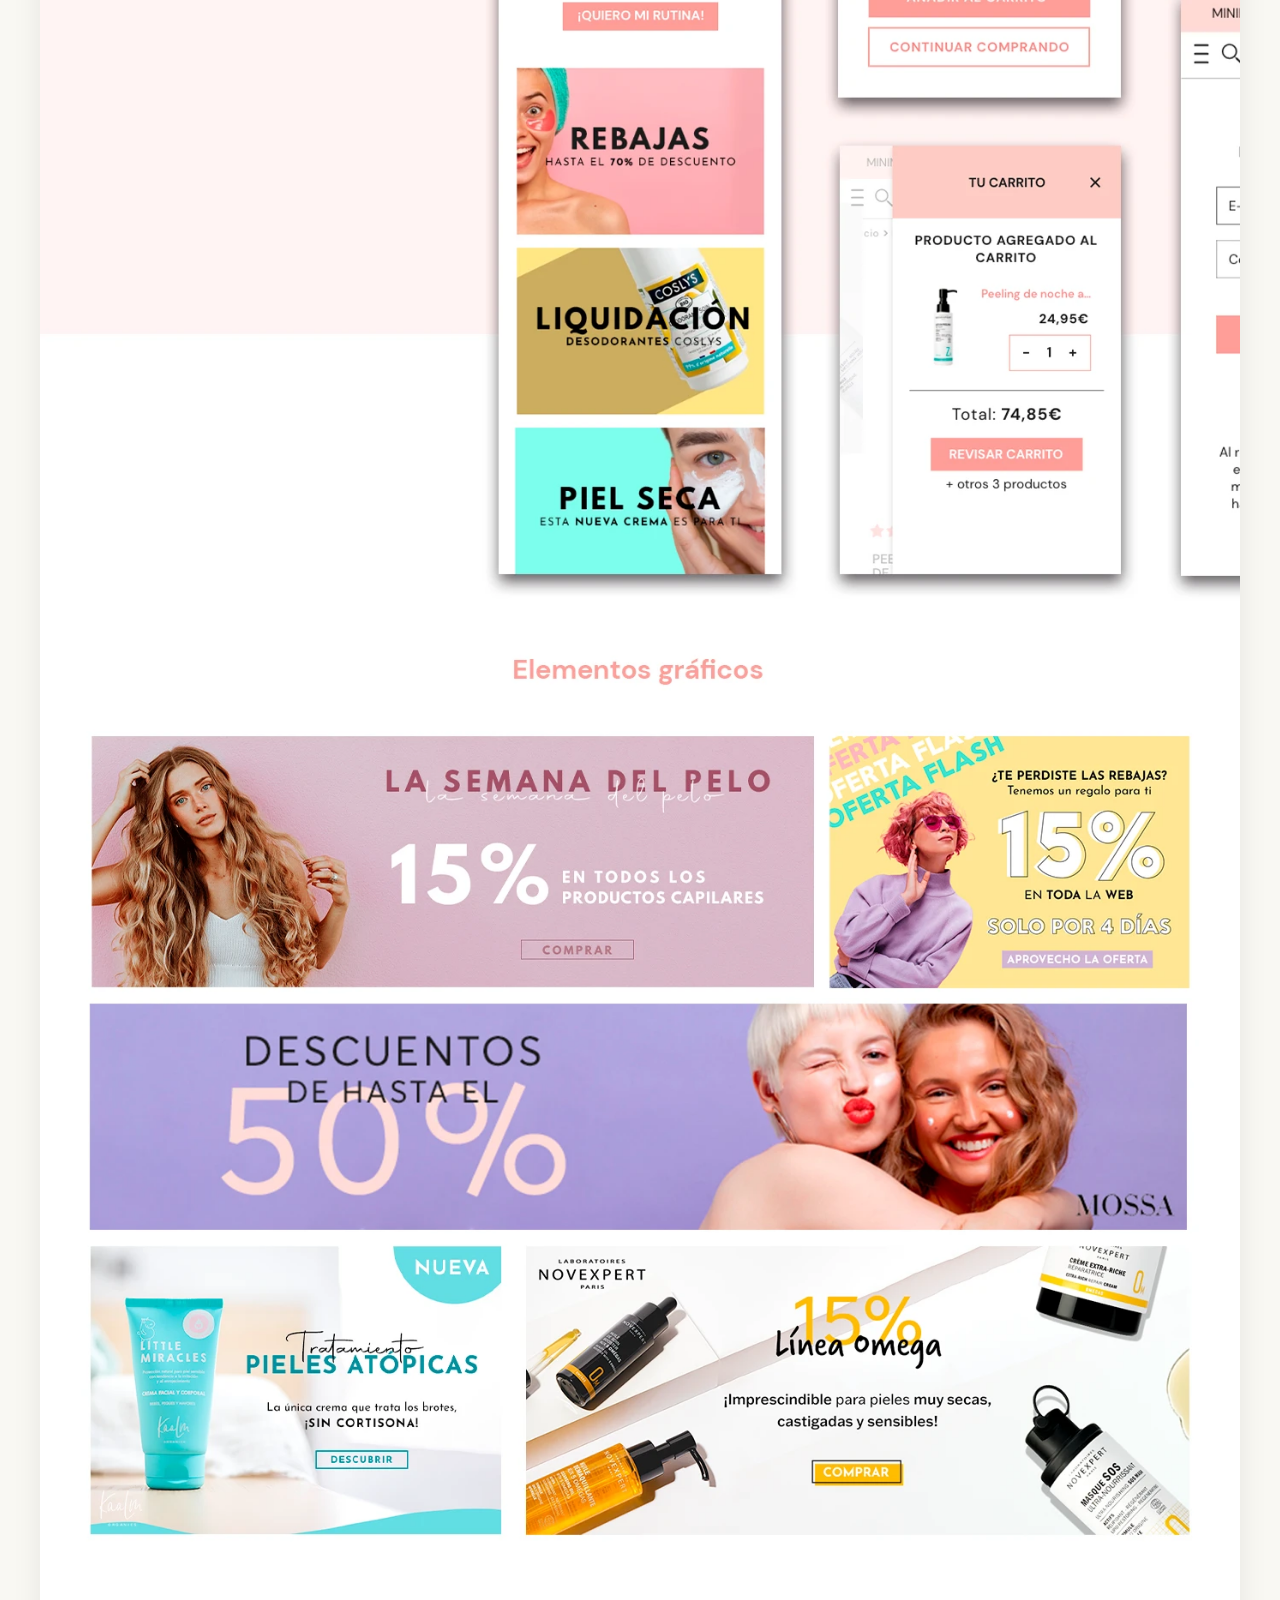
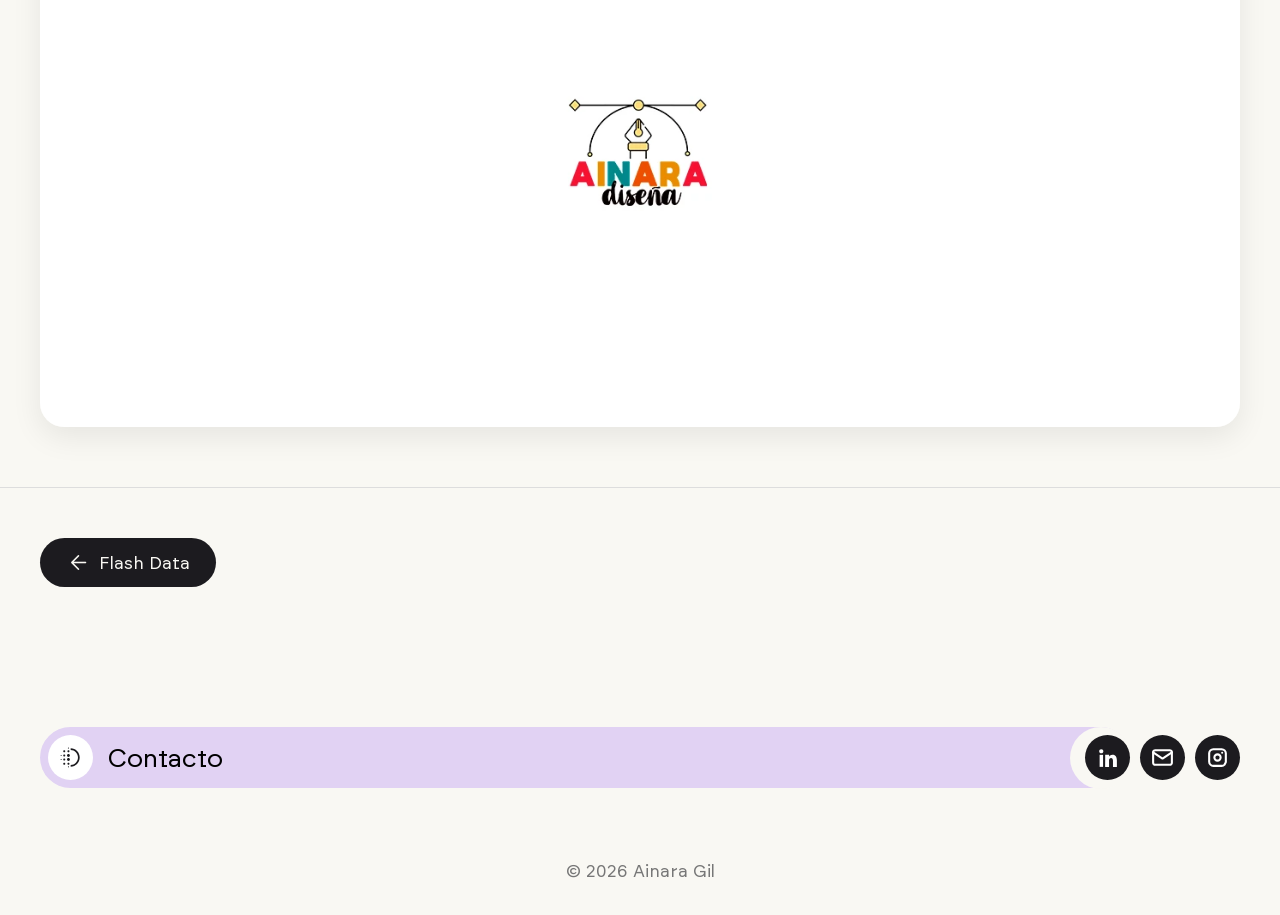
==== commit 53e90232: "styles modified in the CSS" ====
--- a/adonia.html
+++ b/adonia.html
@@ -25,7 +25,7 @@
     <!-- Favicon -->
     <link rel="icon" href="./assets/img/favicon.svg" type="image/png" />
 
-    <title>Adonia — Rediseño E-commerce & Ecosistema Visual | Ainara Gil</title>
+    <title>Adonia | Rediseño E-commerce & Ecosistema Visual | Ainara Gil</title>
   </head>
 
   <body class="adonia">
@@ -51,7 +51,7 @@
       <section class="project-hero">
         <div class="project-hero__container">
           <span class="project-hero__eyebrow">UX/UI · E-commerce · Branding</span>
-          <h1 class="project-hero__title">Rediseño E-commerce &amp; Ecosistema Visual — Adonia</h1>
+          <h1 class="project-hero__title">Rediseño E-commerce &amp; Ecosistema Visual | Adonia</h1>
           <p class="project-hero__summary">
             Modernización de la tienda online de cosmética natural Adonia. Rediseño integral de la interfaz en Adobe XD para simplificar la navegación y desarrollo de piezas gráficas para campañas web y email marketing.
           </p>
--- a/assets/css/styles.css
+++ b/assets/css/styles.css
@@ -274,7 +274,7 @@
   gap: 12px;
 }
 
-/* En Desktop: el icono va primero (order: 1) y Ainara va después (order: 2) */
+
 .introduction__icon {
   order: 1;
   display: inline-block;
@@ -551,7 +551,7 @@
 
 /* HABILIDADES */
 .section--habilities {
-  background-image: url("/assets/img/bg-habilidades.webp");
+  background-image: url("../img/bg-habilidades.webp");
   background-repeat: no-repeat;
   background-size: cover;
 }
@@ -832,15 +832,63 @@
 
 /* MEDIA QUERIES */
 @media (max-width: 850px) {
+  /* Contenedor relativo para alojar los degradados negros en los extremos */
+  .header__nav {
+    position: relative;
+    max-width: fit-content;
+    margin: 0 auto;
+  }
+
+  /* Capa de degradado negro izquierda y derecha */
+  .header__nav::before,
+  .header__nav::after {
+    content: "";
+    position: absolute;
+    top: 0;
+    bottom: 0;
+    width: 42px;
+    z-index: 2;
+    pointer-events: none; /* Permite hacer clic o scroll a través del degradado */
+  }
+
+  /* Extremo izquierdo: negro sólido -> transparente */
+  .header__nav::before {
+    left: 0;
+    border-top-left-radius: 100px;
+    border-bottom-left-radius: 100px;
+    background: linear-gradient(to right, var(--black-100) 25%, transparent 100%);
+  }
+
+  /* Extremo derecho: transparente -> negro sólido */
+  .header__nav::after {
+    right: 0;
+    border-top-right-radius: 100px;
+    border-bottom-right-radius: 100px;
+    background: linear-gradient(to left, var(--black-100) 25%, transparent 100%);
+  }
+
+  /* Ajuste de la lista interna */
   .header .header__list {
     overflow-x: auto;
     overflow-y: hidden;
     width: 100%;
-    scrollbar-width: thin;
-    scrollbar-color: var(--black-100) transparent;
+    scrollbar-width: none;
+    -ms-overflow-style: none;
     justify-content: start;
     flex-wrap: nowrap;
     gap: 24px;
+    padding-left: 28px;
+    padding-right: 28px;
+    -webkit-overflow-scrolling: touch;
+    /* Eliminamos el mask-image */
+    -webkit-mask-image: none;
+    mask-image: none;
+  }
+
+  .header .header__list::-webkit-scrollbar {
+    display: none;
+    width: 0;
+    height: 0;
   }
 
   .section .container,
@@ -902,7 +950,9 @@
 
   .introduction__title {
     flex-direction: row;
-    font-size: 2.6rem;
+    flex-wrap: wrap;
+    items: center;
+    font-size: 2.5rem;
     gap: 10px;
   }
 
@@ -958,7 +1008,7 @@
     padding: 40px 24px 80px;
     flex-direction: column;
     align-items: flex-start;
-    gap: 24px;
+    gap: 20px;
   }
 
   .contact__container .section__title {
